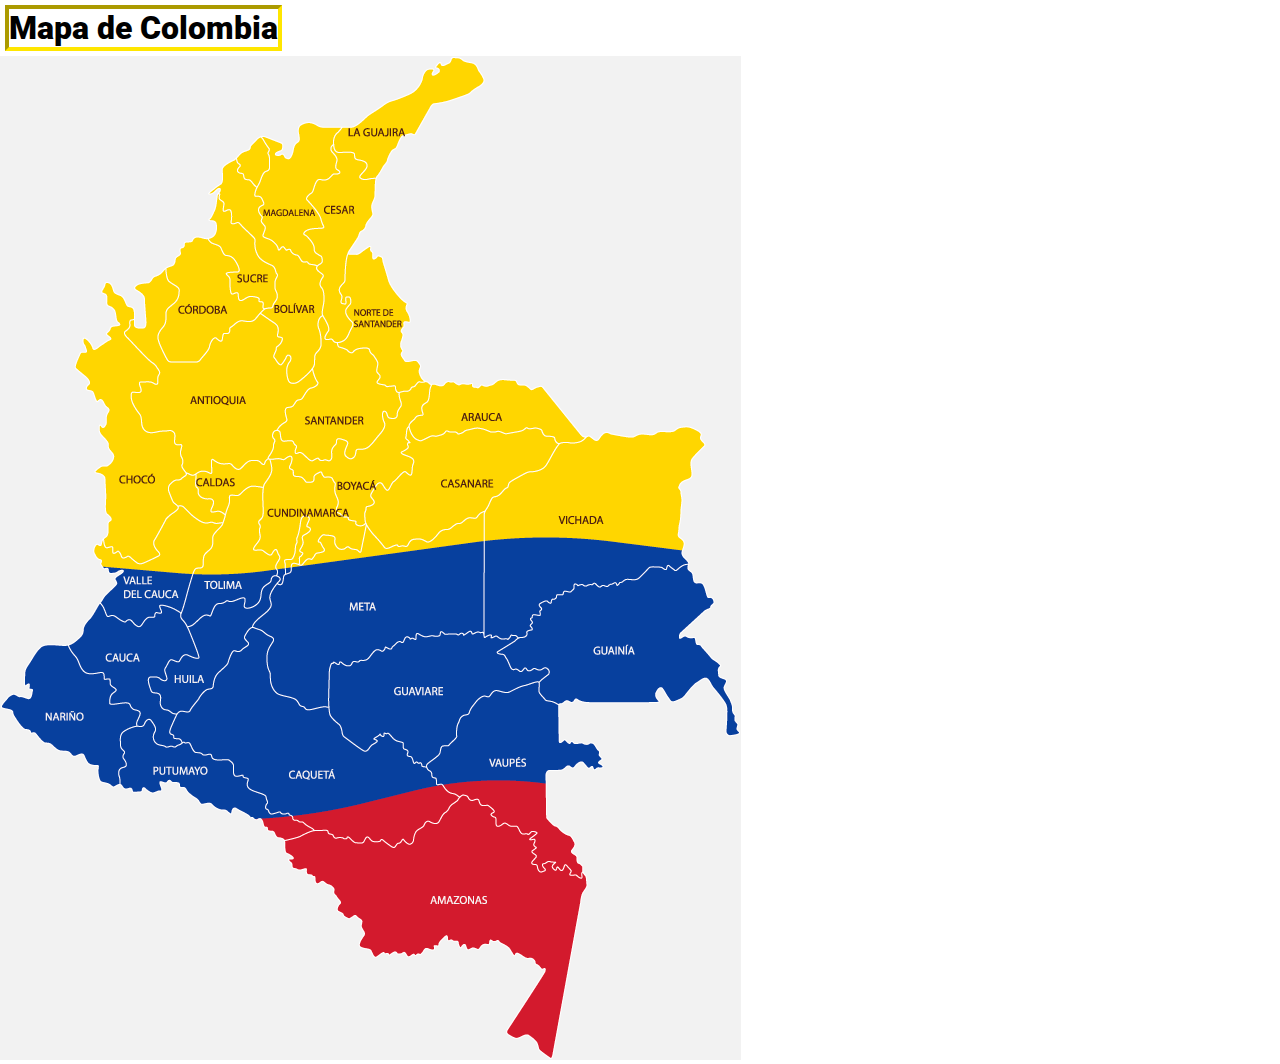
==== index.html @ 18397a51 "feat: :zap: Esquema Bàsico" ====
<!DOCTYPE html>
<html lang="es">
<head>
    <meta charset="UTF-8">
    <meta name="viewport" content="width=device-width, initial-scale=1.0">
    <link rel="stylesheet" href="css/style.css">
    <link rel="stylesheet" href="css/fuentes.css">
    <title>Mapa Geografico Colombia</title>
</head>
<body>
    <h1 class="roboto-black"> Mapa de Colombia</h1>
    <img src="/images/mpCol.png" class="img-1" alt="Esto es una imagen del mapa de Colombia" usemap="#mapaCol">
    <map id="mapaCol">
        <area target="_blank" alt="Meta" title="Meta" href="/pages/Meta.html" coords="268,567,285,575,281,599,283,623,294,634,316,645,325,636,324,607,334,590,354,595,381,581,399,573,426,569,446,563,473,566,475,544,476,517,478,484,477,471,412,500,394,500,379,500,371,491,352,505,341,504,329,504,320,505,307,517,296,526,290,532,281,540" shape="poly">
        <area target="_blank" alt="Santander" title="Santander" href="/pages/Santander.html" coords="285,374,292,368,296,360,303,351,314,345,331,334,324,320,327,299,338,302,343,307,354,306,363,310,369,318,372,328,382,340,382,348,378,357,372,371,369,380,359,381,346,379,332,379,330,388,325,396,316,398,307,394,300,391" shape="poly">
        <area target="_blank" alt="Antioquia" title="Antioquia" href="/pages/Antioquia.html" coords="195,396,193,408,205,408,210,397,221,396,232,397,253,392,269,381,268,365,278,355,284,341,284,329,278,318,265,308,271,293,273,280,270,269,263,269,255,273,245,276,238,279,229,288,217,294,211,304,204,311,193,313,186,315,179,312,173,311,167,305,163,318,159,330,151,333,142,341,146,349,146,359,152,369,164,367,175,366,180,379,186,386,189,395" shape="poly">
        <area target="_blank" alt="Valle Del Cauca" title="Valle Del Cauca" href="/pages/ValleDelCauca.html" coords="107,546,112,541,123,536,123,527,129,519,127,512,120,510,115,512,106,507,103,498,110,495,116,499,123,504,134,507,141,511,150,511,157,505,168,497,160,491,160,475,166,471,174,460,181,455,187,463,193,467,201,469,208,472,210,479,207,488,204,494,200,501,194,510,192,516,187,523,185,529,182,540,179,550,172,548,165,545,158,545,154,552,152,557,143,559,141,566,130,560,122,559,113,557" shape="poly">
        <area target="_blank" alt="Amazonas" title="Amazonas" href="/pages/Amazonas.html" coords="291,795,290,788,296,787,302,784,309,780,320,778,332,785,346,789,358,789,369,790,385,790,392,797,410,793,417,787,425,778,434,772,446,765,454,752,461,748,473,753,485,759,492,769,496,777,510,774,520,783,530,793,527,804,531,817,545,821,555,814,563,819,569,826,579,832,579,842,576,864,567,921,553,997,543,990,534,976,522,978,513,978,550,916,540,894,527,892,517,890,501,879,491,879,482,886,476,887,467,887,453,879,442,875,437,882,429,888,422,891,412,893,397,893,381,894,372,889,365,887,373,878,371,869,366,857,357,857,350,857,345,845,341,831,328,823,319,817,310,813,299,810" shape="poly">
    </map>

</body>
</html>
<!-- <!DOCTYPE html>
<html lang="es">
<head>
    <meta charset="UTF-8">
    <meta name="viewport" content="width=device-width, initial-scale=1.0">
    <link rel="stylesheet" href="css/style.css">
    <link rel="stylesheet" href="css/fuentes.css">
    <title>Skeleton Base</title>
</head>
<body>
    <h1 class="roboto-black"> Structure </h1>
    <h2 class="roboto-regular"> Prueba </h2>
    <h3></h3>
    <h4></h4>
    <div class="contenedor">
        Lorem ipsum, dolor sit amet consectetur adipisicing elit. Assumenda itaque enim, reprehenderit porro laborum molestias officiis animi commodi, quaerat maxime illo incidunt doloribus aut facere placeat dolorem, sequi consequatur laboriosam. Click para contactarme <a href="contacto.html" target="_blank">aqui</a>
        <h5 class="roboto-regular"> Prueba 2</h5>
    </div>
    <span>

    </span>
</body>
</htmlL -->
---- css/style.css ----
@import url('https://fonts.googleapis.com/css2?family=Roboto:ital,wght@0,100;0,300;0,400;0,500;0,700;0,900;1,100;1,300;1,400;1,500;1,700;1,900&display=swap');

*{
  margin: 0px;
    font-family: "Roboto", sans-serif;
  font-weight: 100;
  font-style: normal;
  box-sizing: border-box;
  padding: 0px;
}

h1{
    margin: 5px;
    background-color: rgb(255, 255, 255);
    border: 4px inset rgb(255, 230, 0);
    padding: 0px;
    max-width: max-content;
}

.img-1 {
  
}
h2{
    margin: 5px;
    background-color: gainsboro;
    padding: 5px;
    border: 1px solid black;
    max-width: max-content;
    border-radius: 20px;
}
.contenedor{
    margin: 5px;
    background-color: rgb(206, 203, 199);
    /* padding-left: 5px;
    padding-top: 7px;
    padding-right: 5px;
    padding-bottom: 7px;
    max-width: 60%; */
    /* padding: 10px 3px 5px 5px; */
    padding: 10px;
    max-width: 60%;
    border: 2px dashed tomato;
    border-radius: 20px;
    text-align: justify;
  
}   

h5{
    margin: 3px;
    padding: 2px;
    border: 2px double coral;
    max-width: max-content;
}
a:link {
  color: green;
  background-color: transparent;
  text-decoration: none;
}
a:visited {
  color: pink;
  background-color: transparent;
  text-decoration: none;
}
a:hover {
  color: red;
  background-color: transparent;
  text-decoration: underline;
}
a:active {
  color: yellow;
  background-color: transparent;
  text-decoration: underline;
}
a:link, a:visited {
  background-color: #f44336;
  color: white;
  padding: 2px 10px;
  text-align: center;
  text-decoration: none;
  display: inline-block;
}
---- css/fuentes.css ----
.roboto-thin {
    font-family: "Roboto", sans-serif;
    font-weight: 100;
    font-style: normal;
  }
  
  .roboto-light {
    font-family: "Roboto", sans-serif;
    font-weight: 300;
    font-style: normal;
  }
  
  .roboto-regular {
    font-family: "Roboto", sans-serif;
    font-weight: 400;
    font-style: normal;
  }
  
  .roboto-medium {
    font-family: "Roboto", sans-serif;
    font-weight: 500;
    font-style: normal;
  }
  
  .roboto-bold {
    font-family: "Roboto", sans-serif;
    font-weight: 700;
    font-style: normal;
  }
  
  .roboto-black {
    font-family: "Roboto", sans-serif;
    font-weight: 900;
    font-style: normal;
  }
  
  .roboto-thin-italic {
    font-family: "Roboto", sans-serif;
    font-weight: 100;
    font-style: italic;
  }
  
  .roboto-light-italic {
    font-family: "Roboto", sans-serif;
    font-weight: 300;
    font-style: italic;
  }
  
  .roboto-regular-italic {
    font-family: "Roboto", sans-serif;
    font-weight: 400;
    font-style: italic;
  }
  
  .roboto-medium-italic {
    font-family: "Roboto", sans-serif;
    font-weight: 500;
    font-style: italic;
  }
---- css/style.css ----
@import url('https://fonts.googleapis.com/css2?family=Roboto:ital,wght@0,100;0,300;0,400;0,500;0,700;0,900;1,100;1,300;1,400;1,500;1,700;1,900&display=swap');

*{
  margin: 0px;
    font-family: "Roboto", sans-serif;
  font-weight: 100;
  font-style: normal;
  box-sizing: border-box;
  padding: 0px;
}

h1{
    margin: 5px;
    background-color: rgb(255, 255, 255);
    border: 4px inset rgb(255, 230, 0);
    padding: 0px;
    max-width: max-content;
}

.img-1 {
  
}
h2{
    margin: 5px;
    background-color: gainsboro;
    padding: 5px;
    border: 1px solid black;
    max-width: max-content;
    border-radius: 20px;
}
.contenedor{
    margin: 5px;
    background-color: rgb(206, 203, 199);
    /* padding-left: 5px;
    padding-top: 7px;
    padding-right: 5px;
    padding-bottom: 7px;
    max-width: 60%; */
    /* padding: 10px 3px 5px 5px; */
    padding: 10px;
    max-width: 60%;
    border: 2px dashed tomato;
    border-radius: 20px;
    text-align: justify;
  
}   

h5{
    margin: 3px;
    padding: 2px;
    border: 2px double coral;
    max-width: max-content;
}
a:link {
  color: green;
  background-color: transparent;
  text-decoration: none;
}
a:visited {
  color: pink;
  background-color: transparent;
  text-decoration: none;
}
a:hover {
  color: red;
  background-color: transparent;
  text-decoration: underline;
}
a:active {
  color: yellow;
  background-color: transparent;
  text-decoration: underline;
}
a:link, a:visited {
  background-color: #f44336;
  color: white;
  padding: 2px 10px;
  text-align: center;
  text-decoration: none;
  display: inline-block;
}
---- css/fuentes.css ----
.roboto-thin {
    font-family: "Roboto", sans-serif;
    font-weight: 100;
    font-style: normal;
  }
  
  .roboto-light {
    font-family: "Roboto", sans-serif;
    font-weight: 300;
    font-style: normal;
  }
  
  .roboto-regular {
    font-family: "Roboto", sans-serif;
    font-weight: 400;
    font-style: normal;
  }
  
  .roboto-medium {
    font-family: "Roboto", sans-serif;
    font-weight: 500;
    font-style: normal;
  }
  
  .roboto-bold {
    font-family: "Roboto", sans-serif;
    font-weight: 700;
    font-style: normal;
  }
  
  .roboto-black {
    font-family: "Roboto", sans-serif;
    font-weight: 900;
    font-style: normal;
  }
  
  .roboto-thin-italic {
    font-family: "Roboto", sans-serif;
    font-weight: 100;
    font-style: italic;
  }
  
  .roboto-light-italic {
    font-family: "Roboto", sans-serif;
    font-weight: 300;
    font-style: italic;
  }
  
  .roboto-regular-italic {
    font-family: "Roboto", sans-serif;
    font-weight: 400;
    font-style: italic;
  }
  
  .roboto-medium-italic {
    font-family: "Roboto", sans-serif;
    font-weight: 500;
    font-style: italic;
  }
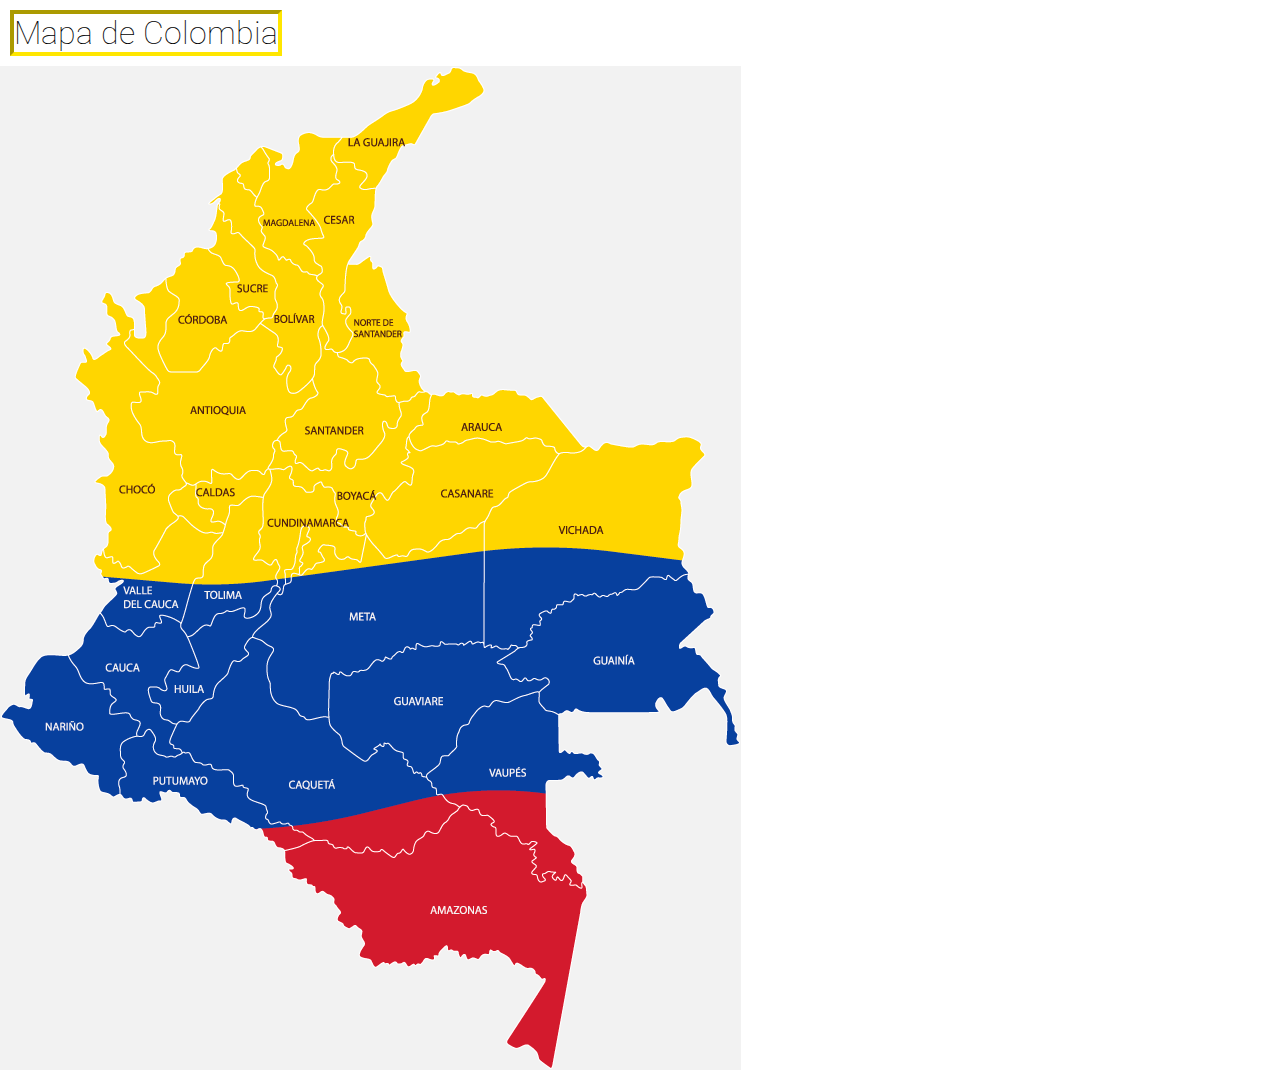
==== commit 506cf130: "feat: :sparkles: added usemap" ====
--- a/index.html
+++ b/index.html
@@ -8,7 +8,7 @@
     <title>Mapa Geografico Colombia</title>
 </head>
 <body>
-    <h1 class="roboto-black"> Mapa de Colombia</h1>
+    <h1 style="text-align: center;"> Mapa de Colombia </h1>
     <img src="/images/mpCol.png" class="img-1" alt="Esto es una imagen del mapa de Colombia" usemap="#mapaCol">
     <map id="mapaCol">
         <area target="_blank" alt="Meta" title="Meta" href="/pages/Meta.html" coords="268,567,285,575,281,599,283,623,294,634,316,645,325,636,324,607,334,590,354,595,381,581,399,573,426,569,446,563,473,566,475,544,476,517,478,484,477,471,412,500,394,500,379,500,371,491,352,505,341,504,329,504,320,505,307,517,296,526,290,532,281,540" shape="poly">
--- a/css/style.css
+++ b/css/style.css
@@ -10,7 +10,7 @@
 }
 
 h1{
-    margin: 5px;
+    margin: 10px;
     background-color: rgb(255, 255, 255);
     border: 4px inset rgb(255, 230, 0);
     padding: 0px;
--- a/css/style.css
+++ b/css/style.css
@@ -10,7 +10,7 @@
 }
 
 h1{
-    margin: 5px;
+    margin: 10px;
     background-color: rgb(255, 255, 255);
     border: 4px inset rgb(255, 230, 0);
     padding: 0px;
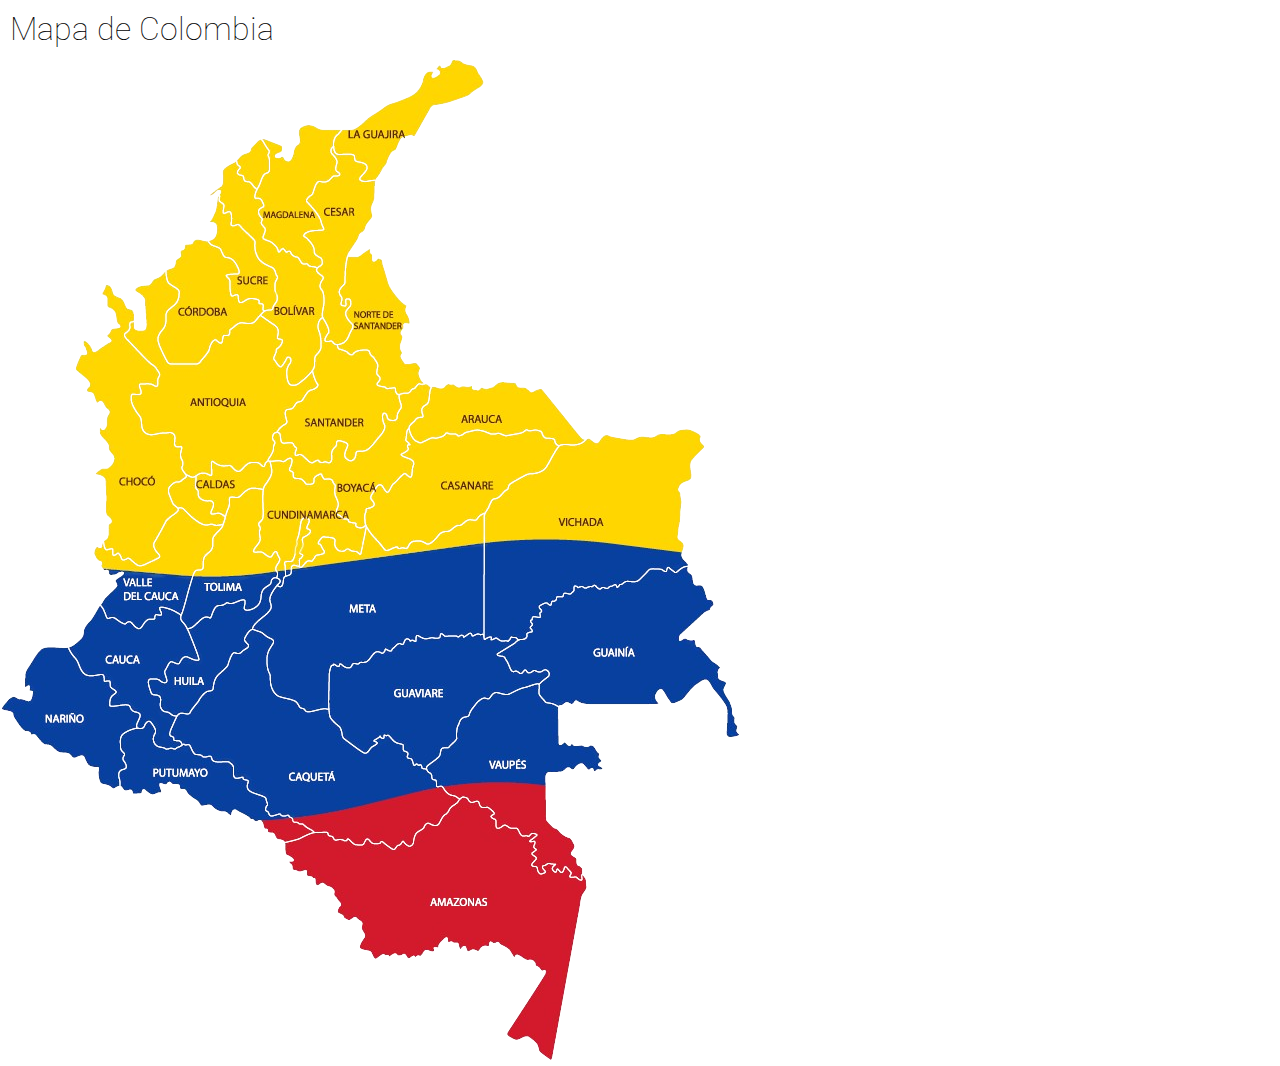
==== commit 4b9a8ff7: "feat: :sparkles:" ====
--- a/index.html
+++ b/index.html
@@ -9,37 +9,14 @@
 </head>
 <body>
     <h1 style="text-align: center;"> Mapa de Colombia </h1>
-    <img src="/images/mpCol.png" class="img-1" alt="Esto es una imagen del mapa de Colombia" usemap="#mapaCol">
+    <img src="/images/mpCol-removebg.png" class="img-1" alt="Esto es una imagen del mapa de Colombia" usemap="#mapaCol">
     <map id="mapaCol">
-        <area target="_blank" alt="Meta" title="Meta" href="/pages/Meta.html" coords="268,567,285,575,281,599,283,623,294,634,316,645,325,636,324,607,334,590,354,595,381,581,399,573,426,569,446,563,473,566,475,544,476,517,478,484,477,471,412,500,394,500,379,500,371,491,352,505,341,504,329,504,320,505,307,517,296,526,290,532,281,540" shape="poly">
-        <area target="_blank" alt="Santander" title="Santander" href="/pages/Santander.html" coords="285,374,292,368,296,360,303,351,314,345,331,334,324,320,327,299,338,302,343,307,354,306,363,310,369,318,372,328,382,340,382,348,378,357,372,371,369,380,359,381,346,379,332,379,330,388,325,396,316,398,307,394,300,391" shape="poly">
-        <area target="_blank" alt="Antioquia" title="Antioquia" href="/pages/Antioquia.html" coords="195,396,193,408,205,408,210,397,221,396,232,397,253,392,269,381,268,365,278,355,284,341,284,329,278,318,265,308,271,293,273,280,270,269,263,269,255,273,245,276,238,279,229,288,217,294,211,304,204,311,193,313,186,315,179,312,173,311,167,305,163,318,159,330,151,333,142,341,146,349,146,359,152,369,164,367,175,366,180,379,186,386,189,395" shape="poly">
-        <area target="_blank" alt="Valle Del Cauca" title="Valle Del Cauca" href="/pages/ValleDelCauca.html" coords="107,546,112,541,123,536,123,527,129,519,127,512,120,510,115,512,106,507,103,498,110,495,116,499,123,504,134,507,141,511,150,511,157,505,168,497,160,491,160,475,166,471,174,460,181,455,187,463,193,467,201,469,208,472,210,479,207,488,204,494,200,501,194,510,192,516,187,523,185,529,182,540,179,550,172,548,165,545,158,545,154,552,152,557,143,559,141,566,130,560,122,559,113,557" shape="poly">
-        <area target="_blank" alt="Amazonas" title="Amazonas" href="/pages/Amazonas.html" coords="291,795,290,788,296,787,302,784,309,780,320,778,332,785,346,789,358,789,369,790,385,790,392,797,410,793,417,787,425,778,434,772,446,765,454,752,461,748,473,753,485,759,492,769,496,777,510,774,520,783,530,793,527,804,531,817,545,821,555,814,563,819,569,826,579,832,579,842,576,864,567,921,553,997,543,990,534,976,522,978,513,978,550,916,540,894,527,892,517,890,501,879,491,879,482,886,476,887,467,887,453,879,442,875,437,882,429,888,422,891,412,893,397,893,381,894,372,889,365,887,373,878,371,869,366,857,357,857,350,857,345,845,341,831,328,823,319,817,310,813,299,810" shape="poly">
+        <area target="_self" alt="Santander" title="Santander" href="/pages/Santander.html" coords="281,374,288,368,289,360,290,351,297,350,305,342,311,334,317,332,320,325,313,313,317,307,315,300,321,291,321,278,317,267,321,260,328,274,324,283,331,284,339,290,349,298,355,302,358,294,365,294,375,305,376,315,380,321,374,326,385,331,393,333,399,350,395,362,380,351,383,361,385,370,378,381,369,389,363,393,357,393,354,402,344,398,349,385,337,379,333,389,331,403,320,404,311,404,301,394,292,386,282,384" shape="poly">
+    <area target="_self" alt="Antioquia" title="Antioquia" href="/pages/Antioquia.html" coords="239,413,247,405,259,403,263,409,270,397,274,384,273,374,287,363,284,352,293,347,302,340,307,331,317,326,311,312,298,325,291,327,287,318,287,309,280,308,273,301,277,290,282,282,276,278,277,269,261,258,254,264,242,265,231,271,230,278,222,279,223,286,215,284,210,292,201,305,169,305,157,279,163,269,166,253,177,243,178,232,167,225,164,216,156,222,152,228,136,231,145,240,146,271,135,272,127,280,158,313,159,327,139,326,140,334,133,336,132,345,141,360,143,374,151,378,171,375,176,386,183,389,183,400,183,410,190,418,203,413,210,417,212,404,220,408,229,406" shape="poly">
+    <area target="_self" alt="Valle Del Cauca" title="Valle Del Cauca" href="/pages/ValleDelCauca.html" coords="102,547,106,539,117,528,116,522,125,517,119,511,111,516,107,510,102,506,97,498,95,490,104,487,111,496,123,502,129,499,139,507,160,499,154,487,165,462,179,450,199,465,207,467,222,467,214,477,212,491,204,499,204,510,193,513,183,556,159,548,161,559,154,556,154,563,148,561,140,571,129,562,125,568,114,558,107,560" shape="poly">
+    <area target="_self" alt="Meta" title="Meta" href="/pages/Meta.html" coords="329,651,329,616,333,605,340,607,349,610,354,604,366,604,374,595,381,596,385,590,390,595,398,585,404,586,408,580,416,582,417,575,438,580,441,574,458,579,471,575,484,575,484,456,476,459,467,459,462,468,456,468,450,473,440,475,429,485,419,482,410,487,400,490,386,492,365,469,361,496,347,491,339,493,334,487,335,480,321,478,318,485,324,495,317,497,314,503,306,505,303,509,294,506,291,517,284,520,283,529,276,530,271,538,272,551,253,571,274,582,272,587,268,597,268,612,271,620,273,632,280,637,294,642,303,649,309,654" shape="poly">
+    <area target="_self" alt="Amazonas" title="Amazonas" href="/pages/Amazonas.html" coords="509,975,518,981,528,976,540,986,542,993,552,999,583,836,587,829,585,821,575,820,567,811,561,814,554,813,554,806,545,808,547,816,541,815,534,809,536,800,533,794,537,786,529,784,537,776,529,778,521,777,518,771,512,770,505,767,499,769,494,763,490,758,495,756,490,749,484,751,479,745,472,746,465,739,460,745,452,750,449,758,441,769,430,767,417,775,414,787,408,788,402,784,396,792,383,783,374,787,368,781,365,787,357,787,350,781,339,782,331,778,315,775,286,784,286,795,296,801,291,804,294,810,306,811,310,816,317,819,317,826,325,825,334,829,335,836,342,845,340,853,346,859,355,858,363,865,363,872,366,878,362,890,371,892,374,898,382,895,387,896,393,894,398,897,405,894,409,899,419,896,427,890,435,888,446,877,458,883,474,891,497,884,515,895,524,900,534,899,540,908,548,912" shape="poly">
     </map>
 
 </body>
 </html>
-<!-- <!DOCTYPE html>
-<html lang="es">
-<head>
-    <meta charset="UTF-8">
-    <meta name="viewport" content="width=device-width, initial-scale=1.0">
-    <link rel="stylesheet" href="css/style.css">
-    <link rel="stylesheet" href="css/fuentes.css">
-    <title>Skeleton Base</title>
-</head>
-<body>
-    <h1 class="roboto-black"> Structure </h1>
-    <h2 class="roboto-regular"> Prueba </h2>
-    <h3></h3>
-    <h4></h4>
-    <div class="contenedor">
-        Lorem ipsum, dolor sit amet consectetur adipisicing elit. Assumenda itaque enim, reprehenderit porro laborum molestias officiis animi commodi, quaerat maxime illo incidunt doloribus aut facere placeat dolorem, sequi consequatur laboriosam. Click para contactarme <a href="contacto.html" target="_blank">aqui</a>
-        <h5 class="roboto-regular"> Prueba 2</h5>
-    </div>
-    <span>
-
-    </span>
-</body>
-</htmlL -->--- a/css/style.css
+++ b/css/style.css
@@ -11,22 +11,13 @@
 
 h1{
     margin: 10px;
-    background-color: rgb(255, 255, 255);
-    border: 4px inset rgb(255, 230, 0);
     padding: 0px;
     max-width: max-content;
 }
 
-.img-1 {
+.mpSan {
+  align-items: center;
   
-}
-h2{
-    margin: 5px;
-    background-color: gainsboro;
-    padding: 5px;
-    border: 1px solid black;
-    max-width: max-content;
-    border-radius: 20px;
 }
 .contenedor{
     margin: 5px;
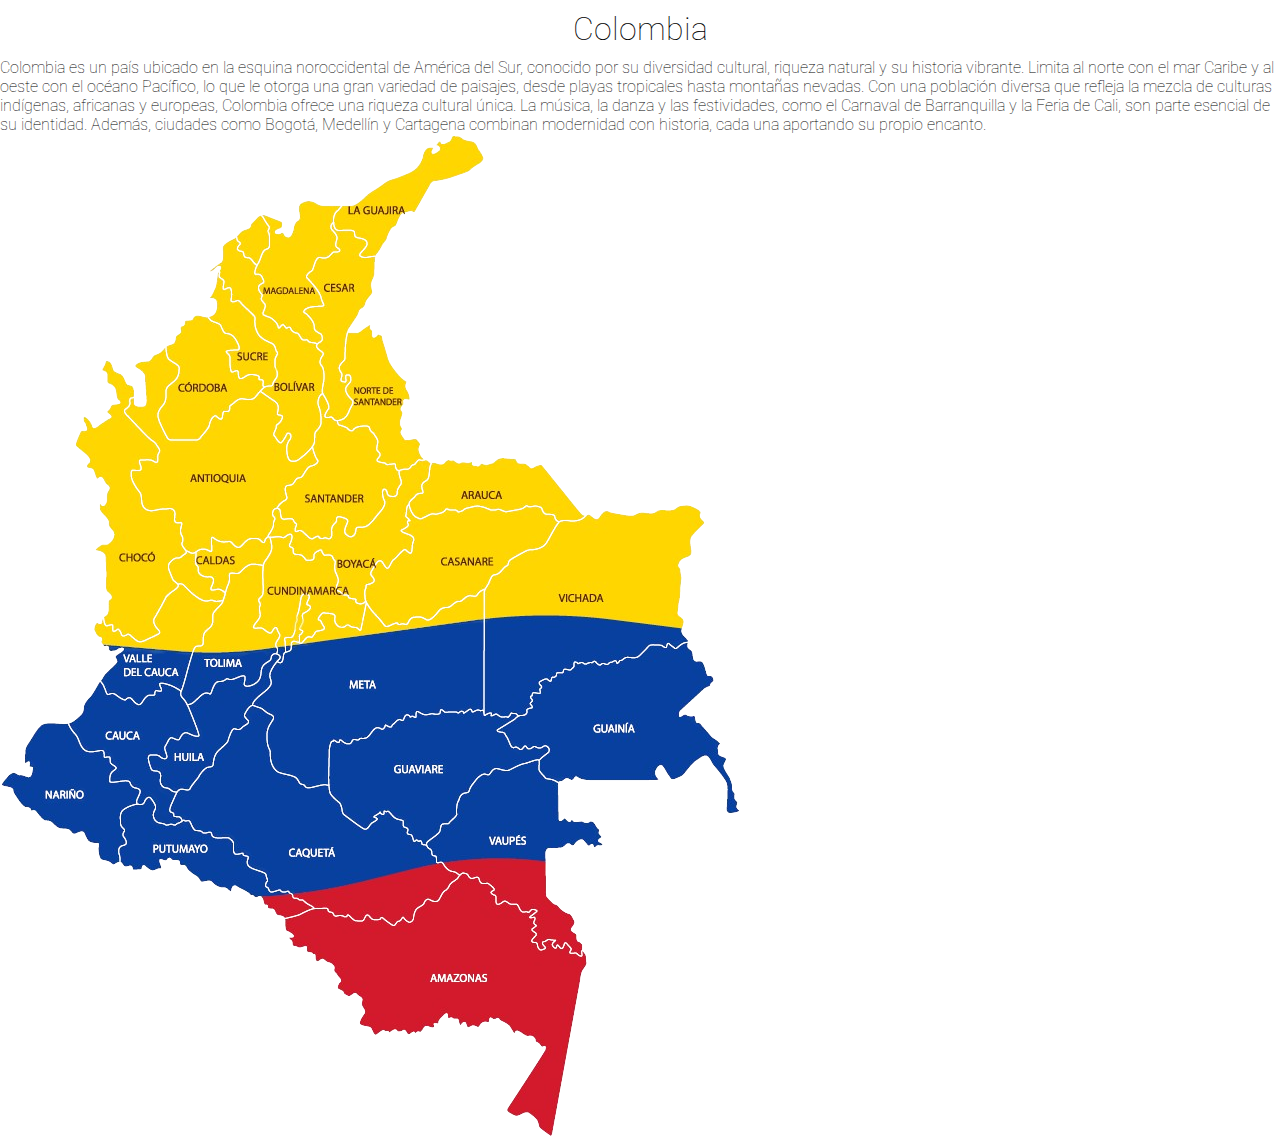
==== commit b6de3618: "feat: :sparkles: Base Web Page Created" ====
--- a/index.html
+++ b/index.html
@@ -8,15 +8,23 @@
     <title>Mapa Geografico Colombia</title>
 </head>
 <body>
-    <h1 style="text-align: center;"> Mapa de Colombia </h1>
-    <img src="/images/mpCol-removebg.png" class="img-1" alt="Esto es una imagen del mapa de Colombia" usemap="#mapaCol">
-    <map id="mapaCol">
-        <area target="_self" alt="Santander" title="Santander" href="/pages/Santander.html" coords="281,374,288,368,289,360,290,351,297,350,305,342,311,334,317,332,320,325,313,313,317,307,315,300,321,291,321,278,317,267,321,260,328,274,324,283,331,284,339,290,349,298,355,302,358,294,365,294,375,305,376,315,380,321,374,326,385,331,393,333,399,350,395,362,380,351,383,361,385,370,378,381,369,389,363,393,357,393,354,402,344,398,349,385,337,379,333,389,331,403,320,404,311,404,301,394,292,386,282,384" shape="poly">
-    <area target="_self" alt="Antioquia" title="Antioquia" href="/pages/Antioquia.html" coords="239,413,247,405,259,403,263,409,270,397,274,384,273,374,287,363,284,352,293,347,302,340,307,331,317,326,311,312,298,325,291,327,287,318,287,309,280,308,273,301,277,290,282,282,276,278,277,269,261,258,254,264,242,265,231,271,230,278,222,279,223,286,215,284,210,292,201,305,169,305,157,279,163,269,166,253,177,243,178,232,167,225,164,216,156,222,152,228,136,231,145,240,146,271,135,272,127,280,158,313,159,327,139,326,140,334,133,336,132,345,141,360,143,374,151,378,171,375,176,386,183,389,183,400,183,410,190,418,203,413,210,417,212,404,220,408,229,406" shape="poly">
-    <area target="_self" alt="Valle Del Cauca" title="Valle Del Cauca" href="/pages/ValleDelCauca.html" coords="102,547,106,539,117,528,116,522,125,517,119,511,111,516,107,510,102,506,97,498,95,490,104,487,111,496,123,502,129,499,139,507,160,499,154,487,165,462,179,450,199,465,207,467,222,467,214,477,212,491,204,499,204,510,193,513,183,556,159,548,161,559,154,556,154,563,148,561,140,571,129,562,125,568,114,558,107,560" shape="poly">
-    <area target="_self" alt="Meta" title="Meta" href="/pages/Meta.html" coords="329,651,329,616,333,605,340,607,349,610,354,604,366,604,374,595,381,596,385,590,390,595,398,585,404,586,408,580,416,582,417,575,438,580,441,574,458,579,471,575,484,575,484,456,476,459,467,459,462,468,456,468,450,473,440,475,429,485,419,482,410,487,400,490,386,492,365,469,361,496,347,491,339,493,334,487,335,480,321,478,318,485,324,495,317,497,314,503,306,505,303,509,294,506,291,517,284,520,283,529,276,530,271,538,272,551,253,571,274,582,272,587,268,597,268,612,271,620,273,632,280,637,294,642,303,649,309,654" shape="poly">
-    <area target="_self" alt="Amazonas" title="Amazonas" href="/pages/Amazonas.html" coords="509,975,518,981,528,976,540,986,542,993,552,999,583,836,587,829,585,821,575,820,567,811,561,814,554,813,554,806,545,808,547,816,541,815,534,809,536,800,533,794,537,786,529,784,537,776,529,778,521,777,518,771,512,770,505,767,499,769,494,763,490,758,495,756,490,749,484,751,479,745,472,746,465,739,460,745,452,750,449,758,441,769,430,767,417,775,414,787,408,788,402,784,396,792,383,783,374,787,368,781,365,787,357,787,350,781,339,782,331,778,315,775,286,784,286,795,296,801,291,804,294,810,306,811,310,816,317,819,317,826,325,825,334,829,335,836,342,845,340,853,346,859,355,858,363,865,363,872,366,878,362,890,371,892,374,898,382,895,387,896,393,894,398,897,405,894,409,899,419,896,427,890,435,888,446,877,458,883,474,891,497,884,515,895,524,900,534,899,540,908,548,912" shape="poly">
-    </map>
+    <div>
+        <h1> Colombia </h1>
+    </div>
+    <div>
+        Colombia es un país ubicado en la esquina noroccidental de América del Sur, conocido por su diversidad cultural, riqueza natural y su historia vibrante. Limita al norte con el mar Caribe y al oeste con el océano Pacífico, lo que le otorga una gran variedad de paisajes, desde playas tropicales hasta montañas nevadas.
+        Con una población diversa que refleja la mezcla de culturas indígenas, africanas y europeas, Colombia ofrece una riqueza cultural única. La música, la danza y las festividades, como el Carnaval de Barranquilla y la Feria de Cali, son parte esencial de su identidad. Además, ciudades como Bogotá, Medellín y Cartagena combinan modernidad con historia, cada una aportando su propio encanto. 
 
+    </div>
+    <img src="/images/mpCol-removebg.png" class="mps" alt="Mapa de Colombia" usemap="#mapaCol">
+    <div>
+        <map id="mapaCol">
+            <area target="_self" alt="Mapa Santander" title="Santander" href="/pages/Santander.html" coords="281,374,288,368,289,360,290,351,297,350,305,342,311,334,317,332,320,325,313,313,317,307,315,300,321,291,321,278,317,267,321,260,328,274,324,283,331,284,339,290,349,298,355,302,358,294,365,294,375,305,376,315,380,321,374,326,385,331,393,333,399,350,395,362,380,351,383,361,385,370,378,381,369,389,363,393,357,393,354,402,344,398,349,385,337,379,333,389,331,403,320,404,311,404,301,394,292,386,282,384" shape="poly">
+        <area target="_self" alt="Mapa Antioquia" title="Antioquia" href="/pages/Antioquia.html" coords="239,413,247,405,259,403,263,409,270,397,274,384,273,374,287,363,284,352,293,347,302,340,307,331,317,326,311,312,298,325,291,327,287,318,287,309,280,308,273,301,277,290,282,282,276,278,277,269,261,258,254,264,242,265,231,271,230,278,222,279,223,286,215,284,210,292,201,305,169,305,157,279,163,269,166,253,177,243,178,232,167,225,164,216,156,222,152,228,136,231,145,240,146,271,135,272,127,280,158,313,159,327,139,326,140,334,133,336,132,345,141,360,143,374,151,378,171,375,176,386,183,389,183,400,183,410,190,418,203,413,210,417,212,404,220,408,229,406" shape="poly">
+        <area target="_self" alt="Mapa Valle Del Cauca" title="Valle Del Cauca" href="/pages/ValleDelCauca.html" coords="102,547,106,539,117,528,116,522,125,517,119,511,111,516,107,510,102,506,97,498,95,490,104,487,111,496,123,502,129,499,139,507,160,499,154,487,165,462,179,450,199,465,207,467,222,467,214,477,212,491,204,499,204,510,193,513,183,556,159,548,161,559,154,556,154,563,148,561,140,571,129,562,125,568,114,558,107,560" shape="poly">
+        <area target="_self" alt="Mapa Meta" title="Meta" href="/pages/Meta.html" coords="329,651,329,616,333,605,340,607,349,610,354,604,366,604,374,595,381,596,385,590,390,595,398,585,404,586,408,580,416,582,417,575,438,580,441,574,458,579,471,575,484,575,484,456,476,459,467,459,462,468,456,468,450,473,440,475,429,485,419,482,410,487,400,490,386,492,365,469,361,496,347,491,339,493,334,487,335,480,321,478,318,485,324,495,317,497,314,503,306,505,303,509,294,506,291,517,284,520,283,529,276,530,271,538,272,551,253,571,274,582,272,587,268,597,268,612,271,620,273,632,280,637,294,642,303,649,309,654" shape="poly">
+        <area target="_self" alt="Mapa Amazonas" title="Amazonas" href="/pages/Amazonas.html" coords="509,975,518,981,528,976,540,986,542,993,552,999,583,836,587,829,585,821,575,820,567,811,561,814,554,813,554,806,545,808,547,816,541,815,534,809,536,800,533,794,537,786,529,784,537,776,529,778,521,777,518,771,512,770,505,767,499,769,494,763,490,758,495,756,490,749,484,751,479,745,472,746,465,739,460,745,452,750,449,758,441,769,430,767,417,775,414,787,408,788,402,784,396,792,383,783,374,787,368,781,365,787,357,787,350,781,339,782,331,778,315,775,286,784,286,795,296,801,291,804,294,810,306,811,310,816,317,819,317,826,325,825,334,829,335,836,342,845,340,853,346,859,355,858,363,865,363,872,366,878,362,890,371,892,374,898,382,895,387,896,393,894,398,897,405,894,409,899,419,896,427,890,435,888,446,877,458,883,474,891,497,884,515,895,524,900,534,899,540,908,548,912" shape="poly">
+        </map>    
+    </div>
 </body>
 </html>
--- a/css/style.css
+++ b/css/style.css
@@ -10,16 +10,16 @@
 }
 
 h1{
-    margin: 10px;
-    padding: 0px;
-    max-width: max-content;
+  text-align: center;
+  margin: 10px;
 }
-
-.mpSan {
-  align-items: center;
-  
+.mpCol{
+  text-align: center;
+  filter: drop-shadow(
+    0 0 10pz
+  )
 }
-.contenedor{
+/* .contenedor{
     margin: 5px;
     background-color: rgb(206, 203, 199);
     /* padding-left: 5px;
@@ -28,13 +28,13 @@
     padding-bottom: 7px;
     max-width: 60%; */
     /* padding: 10px 3px 5px 5px; */
-    padding: 10px;
+    /* padding: 10px;
     max-width: 60%;
     border: 2px dashed tomato;
     border-radius: 20px;
     text-align: justify;
   
-}   
+}    */
 
 h5{
     margin: 3px;
@@ -63,9 +63,8 @@
   text-decoration: underline;
 }
 a:link, a:visited {
-  background-color: #f44336;
-  color: white;
-  padding: 2px 10px;
+  color: rgb(0, 0, 0);
+  padding: 0px 10px;
   text-align: center;
   text-decoration: none;
   display: inline-block;
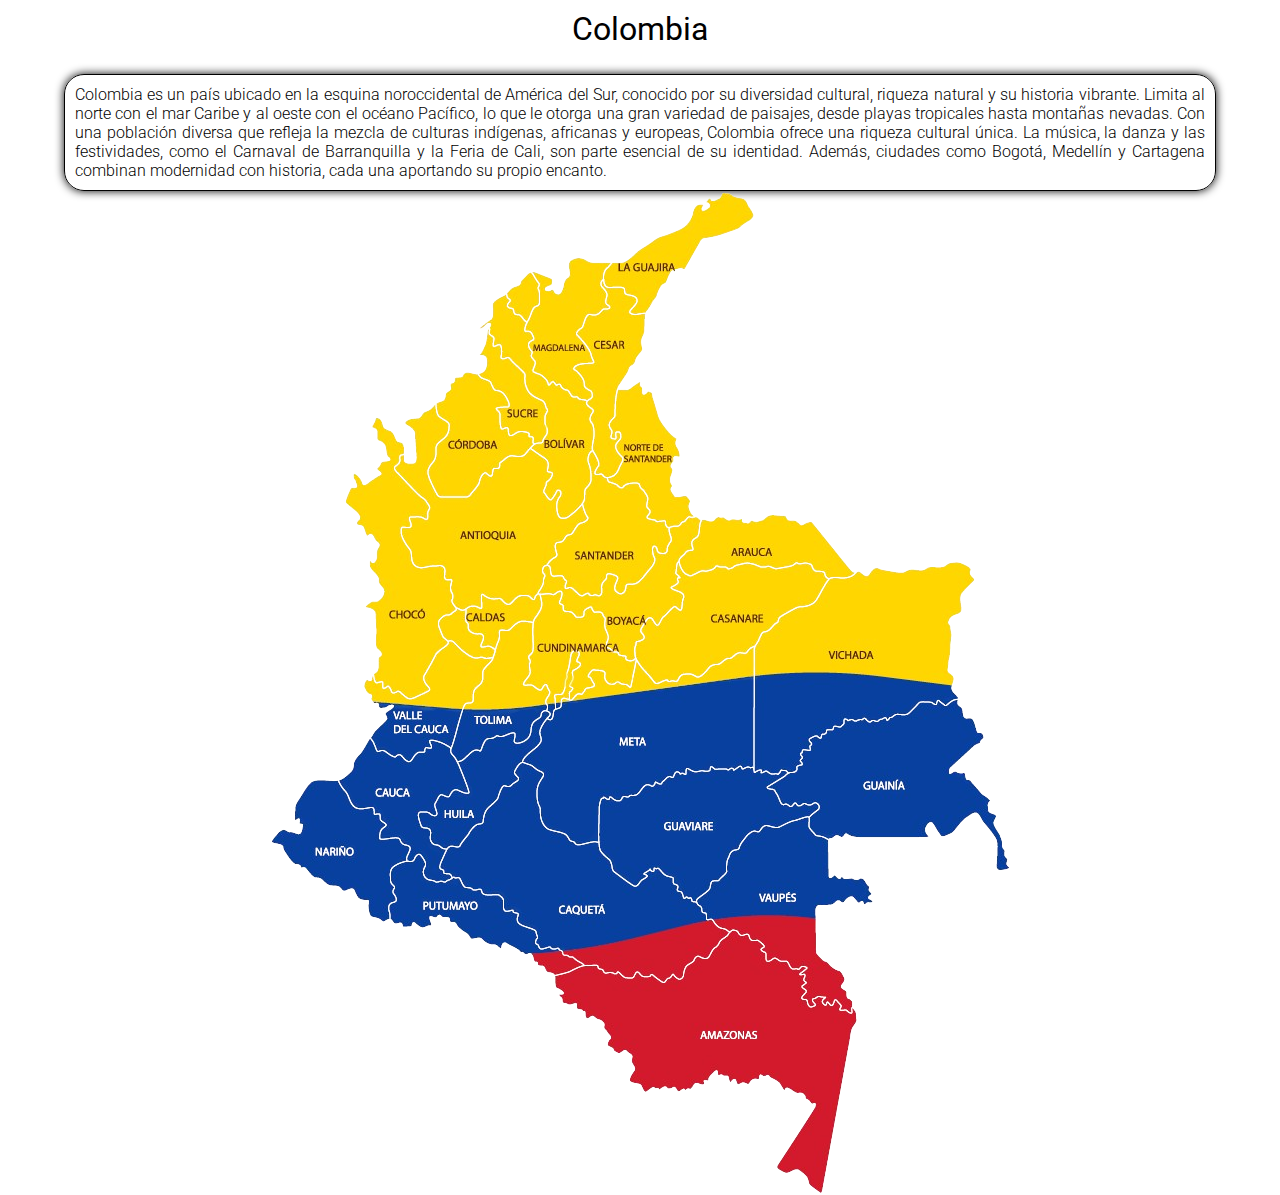
==== commit 4c9948d0: "feat: :rocket: Done" ====
--- a/index.html
+++ b/index.html
@@ -9,9 +9,9 @@
 </head>
 <body>
     <div>
-        <h1> Colombia </h1>
+        <h1 class="ttl" > Colombia </h1>
     </div>
-    <div>
+    <div class="txt_one">
         Colombia es un país ubicado en la esquina noroccidental de América del Sur, conocido por su diversidad cultural, riqueza natural y su historia vibrante. Limita al norte con el mar Caribe y al oeste con el océano Pacífico, lo que le otorga una gran variedad de paisajes, desde playas tropicales hasta montañas nevadas.
         Con una población diversa que refleja la mezcla de culturas indígenas, africanas y europeas, Colombia ofrece una riqueza cultural única. La música, la danza y las festividades, como el Carnaval de Barranquilla y la Feria de Cali, son parte esencial de su identidad. Además, ciudades como Bogotá, Medellín y Cartagena combinan modernidad con historia, cada una aportando su propio encanto. 
 
--- a/css/style.css
+++ b/css/style.css
@@ -8,39 +8,67 @@
   box-sizing: border-box;
   padding: 0px;
 }
-
+.mps{
+  box-sizing: content-box;
+  display: block;
+  margin: auto;
+}
+.mapas{
+  box-sizing: content-box;
+  display: block;
+  width: 30%; 
+  height: auto;
+  margin: auto;
+  height: auto;
+  padding: 10px;
+}
+.button_cont {
+  display: flex;
+  justify-content: space-between; 
+  align-items: center;
+  margin: 10px 0;
+}
 h1{
   text-align: center;
-  margin: 10px;
+    margin-bottom: 0.5em;
+    font-family: "Roboto", sans-serif;
+    font-weight: 400;
+    font-style: normal;
 }
-.mpCol{
-  text-align: center;
-  filter: drop-shadow(
-    0 0 10pz
-  )
+.ttl {
+  padding: 10px
 }
-/* .contenedor{
-    margin: 5px;
-    background-color: rgb(206, 203, 199);
-    /* padding-left: 5px;
-    padding-top: 7px;
-    padding-right: 5px;
-    padding-bottom: 7px;
-    max-width: 60%; */
-    /* padding: 10px 3px 5px 5px; */
-    /* padding: 10px;
-    max-width: 60%;
-    border: 2px dashed tomato;
-    border-radius: 20px;
-    text-align: justify;
-  
-}    */
-
-h5{
-    margin: 3px;
-    padding: 2px;
-    border: 2px double coral;
-    max-width: max-content;
+.table {
+  display: table; 
+  margin-left: auto;
+  margin-right: auto;
+  width: auto;
+}
+table, th, td{
+  border: 0.9px solid black;
+  border-collapse: collapse;
+  padding: 0.2em;
+}
+td{
+  text-align: justify;
+}
+th, td{
+  padding: 0.3rem;
+}
+.txt_one {
+  width: 100%; 
+  max-width: 90%; 
+  padding: 10px;
+  box-sizing: border-box; 
+  font-family: "Roboto", sans-serif;
+  font-weight: 300;
+  font-style: normal;
+  text-align: justify;
+  margin-left: auto;
+  margin-right: auto;
+  border: 1px solid black;
+  border-radius: 20px;
+  box-shadow: 0px 0px 10px 0px black
 }
 a:link {
   color: green;
